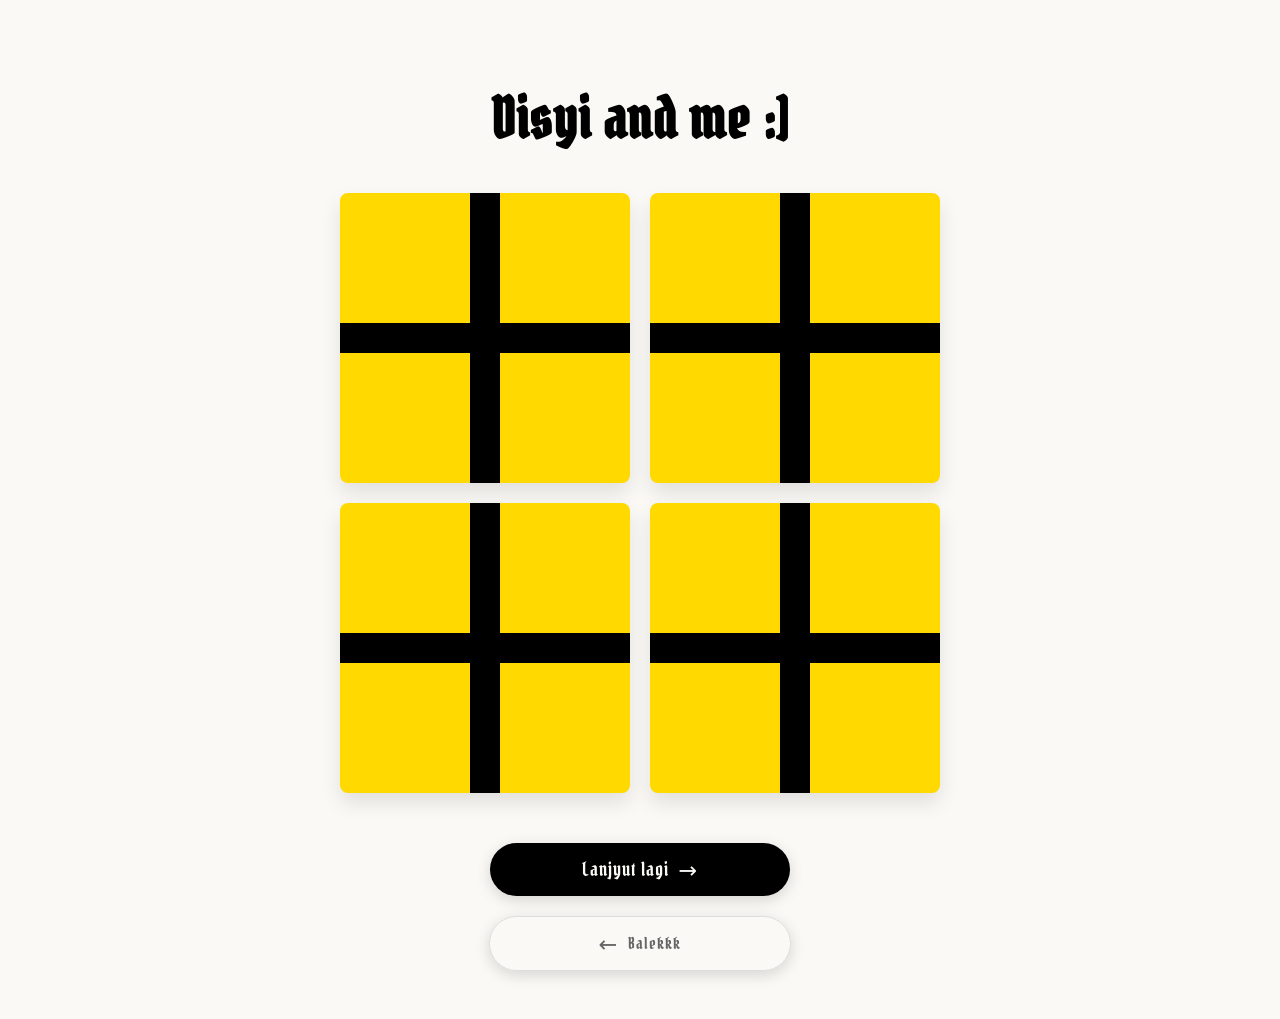
==== disya2.html @ 12c29e04 "Add files via upload" ====
<!DOCTYPE html>
<html lang="en">
<head>
    <meta charset="UTF-8">
    <meta name="viewport" content="width=device-width, initial-scale=1.0">
    <title>TrioImutzBirthday</title>
    <link rel="stylesheet" href="foto.css">
    <link rel="preconnect" href="https://fonts.googleapis.com">
    <link rel="preconnect" href="https://fonts.gstatic.com" crossorigin>
    <link href="https://fonts.googleapis.com/css2?family=Pirata+One&family=Playfair+Display:ital,wght@0,400..900;1,400..900&display=swap" rel="stylesheet">
    <style>
        .btn-nav {
            display: inline-flex;
            align-items: center;
            padding: 12px 25px;
            background-color: #000000;
            color: #FAF9F6;
            text-decoration: none;
            font-family: 'Pirata One', system-ui;
            font-size: 1.2rem;
            border-radius: 50px;
            transition: all 0.3s ease;
            letter-spacing: 1px;
        }

    </style>
</head>
<body>
    <h1 class="Pirata">Disyi and me :]</h1>
    <div class="photo-gallery">
        <div class="gift-container" onclick="openGift(this)">
            <div class="gift-box">
                <span class="gift-text">🎁</span>
            </div>
            <div class="photo-content">
                <img src="fotodisya1.jpeg" alt="Foto 1">
            </div>
        </div>
        <div class="gift-container" onclick="openGift(this)">
            <div class="gift-box">
                <span class="gift-text">🎁</span>
            </div>
            <div class="photo-content">
                <img src="fotodisya4.jpeg" alt="Foto 2">
            </div>
        </div>
        <div class="gift-container" onclick="openGift(this)">
            <div class="gift-box">
                <span class="gift-text">🎁</span>
            </div>
            <div class="photo-content">
                <img src="fotodisya3.jpeg" alt="Foto 3">
            </div>
        </div>
        <div class="gift-container" onclick="openGift(this)">
            <div class="gift-box">
                <span class="gift-text">🎁</span>
            </div>
            <div class="photo-content">
                <img src="fotodisya2.jpeg" alt="Foto 4">
            </div>
        </div>
    </div>

    <div class="nav-container-bottom">
        <a href="disya3.html" class="btn-nav">
            Lanjyut lagi <span class="icon">→</span>
        </a>
    </div>

    <div class="nav-container-top" style="margin-top: 20px;">
        <a href="disya.html" class="btn-nav" style="background: none; color: #666; border: 1px solid #ddd; font-size: 1rem;">
            <span class="icon">←</span> Balekkk
        </a>
    </div>
    <script>
        function openGift(element) {
            element.classList.toggle('open');
        }
    </script>
</body>
</html>
---- foto.css ----
body {
            background-color: #FAF9F6;
            color: #000000;
            font-family: 'Pirata One', system-ui;
            min-height: 100vh;
            display: flex;
            flex-direction: column;
            align-items: center;
            padding: 40px 20px;
        }

        h1 {
            font-family: 'Pirata One', system-ui;
            font-size: 3.5rem;
            color: #000000;
            text-align: center;
            margin-bottom: 40px;
            line-height: 1.2;
            letter-spacing: 1px;
        }

        /* --- Photo Gallery / Gift Logic --- */
        .photo-gallery {
            display: grid;
            grid-template-columns: repeat(2, 1fr);
            gap: 20px;
            max-width: 600px;
            width: 100%;
            margin-bottom: 50px;
        }

        .gift-container {
            perspective: 1000px;
            cursor: pointer;
            position: relative;
            aspect-ratio: 1 / 1;
        }

        .gift-box {
            width: 100%;
            height: 100%;
            background-color: #ffd900; /* Kado Kuning */
            border-radius: 8px;
            display: flex;
            justify-content: center;
            align-items: center;
            position: relative;
            box-shadow: 0 10px 20px rgba(0,0,0,0.1);
            transition: transform 0.6s cubic-bezier(0.4, 0, 0.2, 1), opacity 0.4s;
            z-index: 2;
            overflow: hidden;
        }

        /* Tali Pita Hitam Tebal (30px) */
        .gift-box::before {
            content: "";
            position: absolute;
            width: 30px; /* Tebal pita vertikal */
            height: 100%;
            background-color: #000000;
            z-index: 1;
        }
        .gift-box::after {
            content: "";
            position: absolute;
            width: 100%;
            height: 30px; /* Tebal pita horizontal */
            background-color: #000000;
            z-index: 1;
        }

        /* Emoji Kado */
        .gift-emoji {
            font-size: 2.5rem;
            z-index: 3;
            pointer-events: none;
            filter: drop-shadow(0 2px 4px rgba(0,0,0,0.2));
        }

        .photo-content {
            position: absolute;
            top: 0;
            left: 0;
            width: 100%;
            height: 100%;
            background-color: white;
            padding: 8px;
            box-sizing: border-box;
            box-shadow: 0 4px 15px rgba(0,0,0,0.1);
            border-radius: 8px;
            opacity: 0;
            transform: scale(0.8);
            transition: transform 0.6s cubic-bezier(0.175, 0.885, 0.32, 1.275), opacity 0.4s;
            z-index: 1;
        }

        .photo-content img {
            width: 100%;
            height: 100%;
            display: block;
            border-radius: 4px;
            object-fit: cover;
        }

        .gift-container.open .gift-box {
            transform: translateY(-100%) rotateX(90deg);
            opacity: 0;
            pointer-events: none;
        }

        .gift-container.open .photo-content {
            opacity: 1;
            transform: scale(1);
        }

        /* --- Navigation Buttons (Stacked Style) --- */
        .navigation-group {
            display: flex;
            flex-direction: column;
            align-items: center;
            gap: 20px;
            width: 100%;
            max-width: 600px;
        }

        .btn-nav {
            display: inline-flex;
            align-items: center;
            justify-content: center;
            gap: 10px;
            background-color: #000000;
            color: #FAF9F6;
            padding: 15px 45px;
            text-decoration: none;
            font-family: 'Pirata One', system-ui;
            font-size: 1.6rem;
            letter-spacing: 1.5px;
            border-radius: 50px;
            box-shadow: 0 4px 15px rgba(0,0,0,0.15);
            transition: all 0.4s cubic-bezier(0.175, 0.885, 0.32, 1.275);
            width: fit-content;
            min-width: 250px;
        }

        .btn-nav:hover {
            transform: scale(1.08) translateY(-3px);
            background-color: #222;
            box-shadow: 0 8px 25px rgba(0,0,0,0.2);
        }

        .btn-back {
            background: none;
            color: #888;
            border: 1px solid #ddd;
            font-size: 1.1rem;
            padding: 10px 30px;
            box-shadow: none;
        }

        .btn-back:hover {
            background-color: #f0f0f0;
            color: #333;
            transform: translateY(-2px);
            box-shadow: none;
        }

        .icon {
            font-size: 1.4rem;
        }
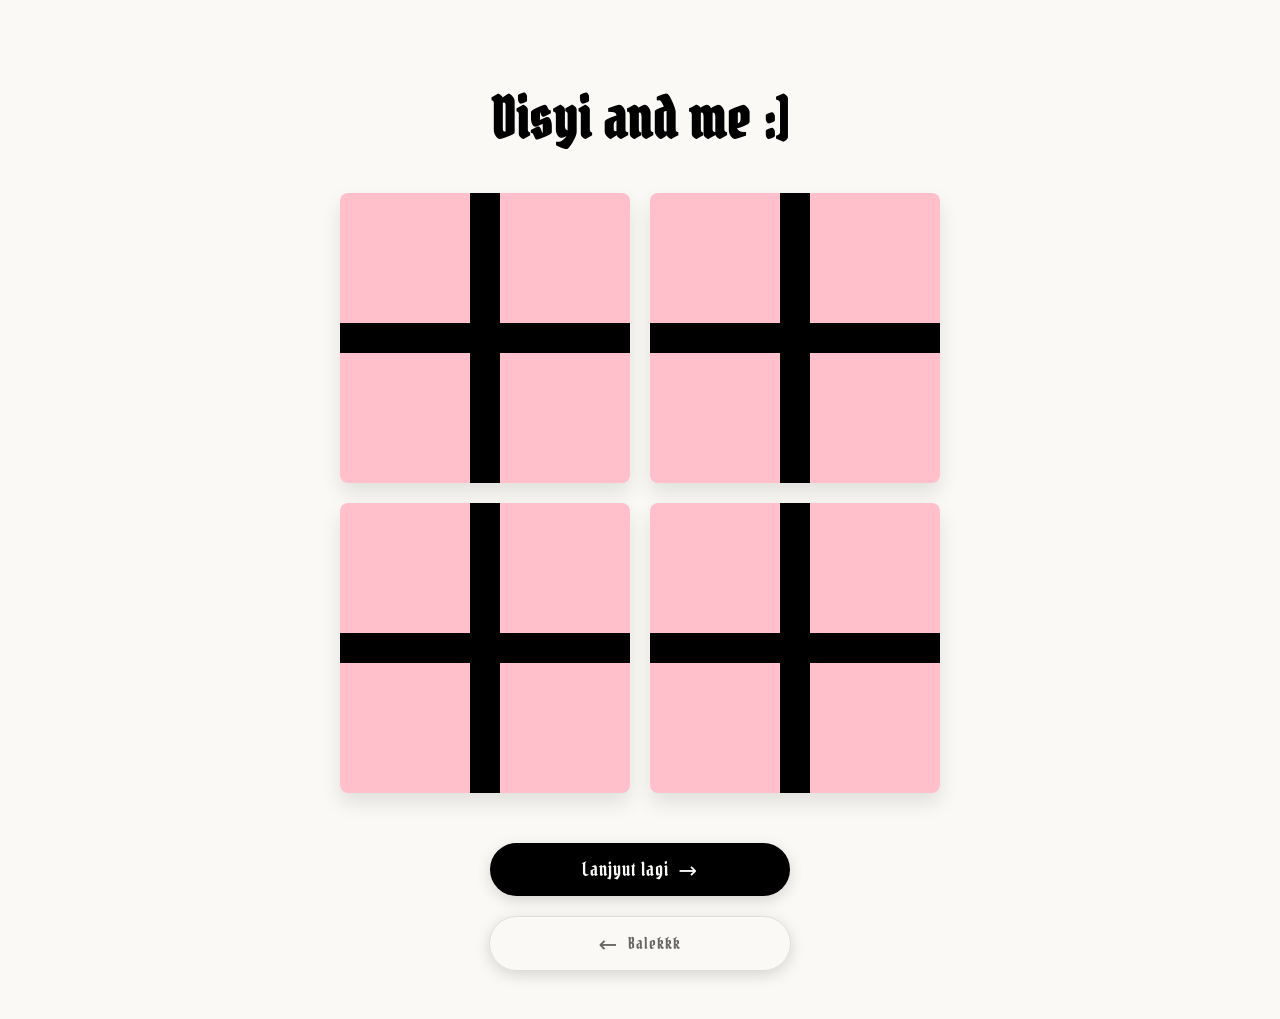
==== commit 2e23b664: "ganti warna" ====
--- a/disya2.html
+++ b/disya2.html
@@ -21,6 +21,20 @@
             border-radius: 50px;
             transition: all 0.3s ease;
             letter-spacing: 1px;
+        }
+        .gift-box {
+            width: 100%;
+            height: 100%;
+            background-color: pink; /* Kado Kuning */
+            border-radius: 8px;
+            display: flex;
+            justify-content: center;
+            align-items: center;
+            position: relative;
+            box-shadow: 0 10px 20px rgba(0,0,0,0.1);
+            transition: transform 0.6s cubic-bezier(0.4, 0, 0.2, 1), opacity 0.4s;
+            z-index: 2;
+            overflow: hidden;
         }
 
     </style>
